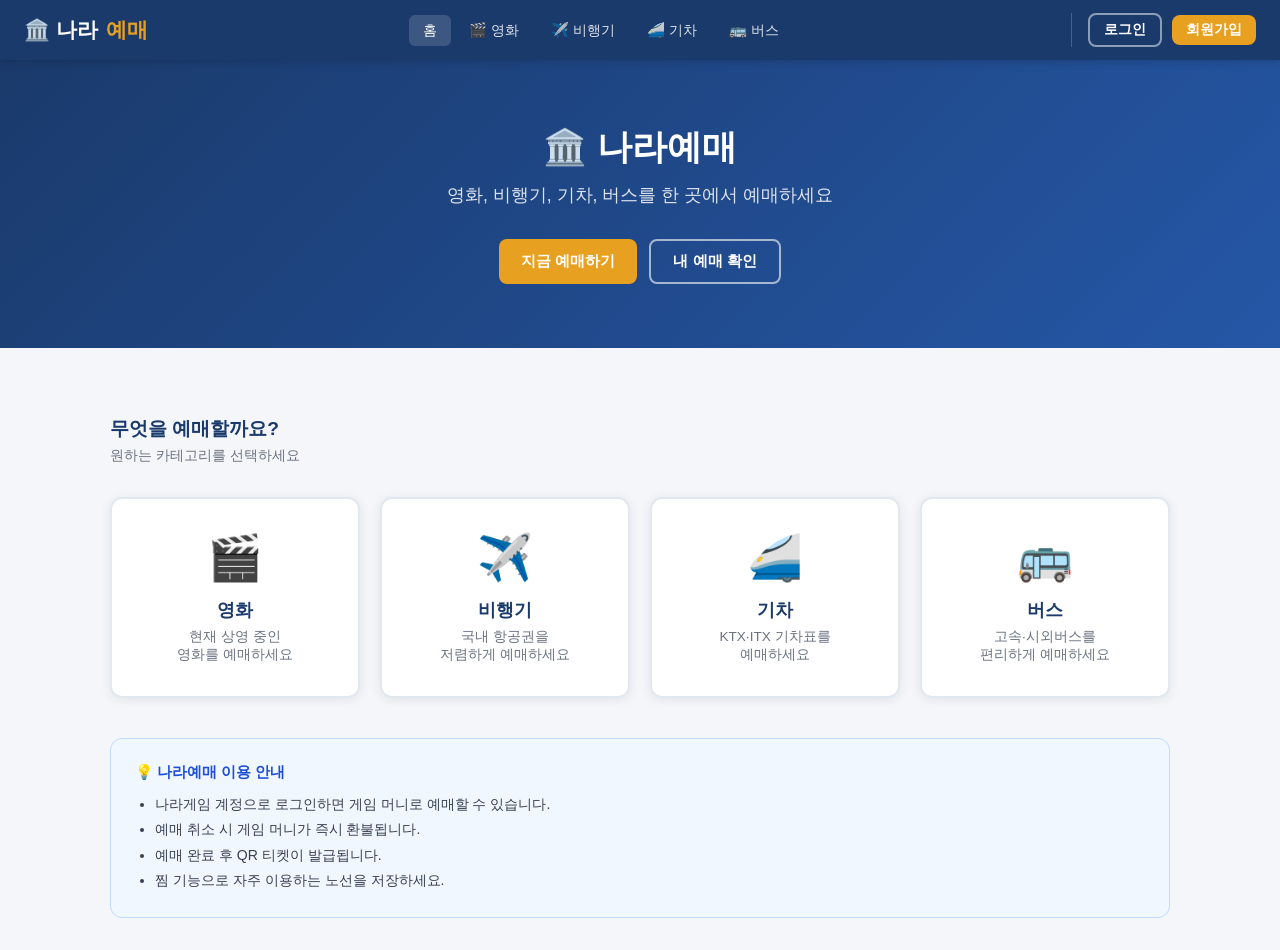
==== index.html @ 118616e0 "나라예매 - 영화/비행기/기차/버스 예매 사이트 초기 배포 Firebase 기반 나라게임 예매 시스템 게임 머니 결제, QR 티켓, 실시간 잔여석 날짜별 시간표, 예매 확인 페이지" ====
<!DOCTYPE html>
<html lang="ko">
<head>
  <meta charset="UTF-8">
  <meta name="viewport" content="width=device-width, initial-scale=1.0">
  <title>나라예매 - 영화·비행기·기차·버스 예매</title>
  <link rel="stylesheet" href="css/style.css">
  <style>
    .hero{background:linear-gradient(135deg,var(--primary) 0%,var(--primary-light) 100%);color:white;padding:64px 24px;text-align:center;}
    .hero h1{font-size:2.2rem;font-weight:800;margin-bottom:12px;}
    .hero p{font-size:1.1rem;opacity:.85;margin-bottom:32px;}
    .hero-btns{display:flex;gap:12px;justify-content:center;flex-wrap:wrap;}
    .category-grid{display:grid;grid-template-columns:repeat(4,1fr);gap:20px;margin-top:32px;}
    .cat-card{background:white;border-radius:12px;padding:32px 20px;text-align:center;text-decoration:none;color:var(--text);box-shadow:var(--shadow);border:2px solid var(--border);transition:all .2s;}
    .cat-card:hover{border-color:var(--primary-light);transform:translateY(-4px);box-shadow:0 8px 24px rgba(0,0,0,.12);}
    .cat-icon{font-size:2.8rem;margin-bottom:14px;}
    .cat-name{font-size:1.1rem;font-weight:700;color:var(--primary);margin-bottom:6px;}
    .cat-desc{font-size:.85rem;color:var(--text-muted);}
    .section-title{font-size:1.2rem;font-weight:700;color:var(--primary);margin-bottom:4px;}
    .section-subtitle{font-size:.88rem;color:var(--text-muted);margin-bottom:20px;}
    .notice-list{display:flex;flex-direction:column;gap:10px;}
    .notice-item{background:white;border-radius:10px;border:1px solid var(--border);padding:16px 20px;box-shadow:var(--shadow);display:flex;justify-content:space-between;align-items:flex-start;gap:12px;}
    .notice-item .dot{width:8px;height:8px;border-radius:50%;background:var(--accent);flex-shrink:0;margin-top:6px;}
    .notice-item .body{flex:1;}
    .notice-item .title{font-size:.95rem;font-weight:700;margin-bottom:4px;}
    .notice-item .date{font-size:.78rem;color:var(--text-muted);}
    .money-banner{background:linear-gradient(90deg,#1a3a6b,#2557a7);color:white;border-radius:12px;padding:16px 22px;margin-top:24px;display:flex;justify-content:space-between;align-items:center;}
    .money-banner .label{font-size:.85rem;opacity:.8;}
    .money-banner .amount{font-size:1.4rem;font-weight:800;}
    @media(max-width:640px){.category-grid{grid-template-columns:repeat(2,1fr);}.hero h1{font-size:1.6rem;}.money-banner{flex-direction:column;gap:8px;text-align:center;}}
  </style>
</head>
<body>
<div id="header-wrap"></div>

<div class="hero">
  <h1>🏛️ 나라예매</h1>
  <p>영화, 비행기, 기차, 버스를 한 곳에서 예매하세요</p>
  <div class="hero-btns">
    <a href="movies.html" class="btn btn-accent">지금 예매하기</a>
    <a href="mybookings.html" class="btn btn-outline" style="color:white;border-color:rgba(255,255,255,.6);">내 예매 확인</a>
  </div>
</div>

<div class="container">
  <!-- 게임 머니 배너 (로그인 시) -->
  <div id="money-banner" style="display:none;" class="money-banner">
    <div><div class="label">💰 내 게임 머니</div><div class="amount" id="banner-money">-</div></div>
    <a href="mybookings.html" class="btn btn-outline" style="color:white;border-color:rgba(255,255,255,.5);flex-shrink:0;">내 예매 보기</a>
  </div>

  <!-- 카테고리 -->
  <p class="section-title" style="margin-top:36px;">무엇을 예매할까요?</p>
  <p class="section-subtitle">원하는 카테고리를 선택하세요</p>
  <div class="category-grid">
    <a href="movies.html" class="cat-card"><div class="cat-icon">🎬</div><div class="cat-name">영화</div><div class="cat-desc">현재 상영 중인<br>영화를 예매하세요</div></a>
    <a href="flights.html" class="cat-card"><div class="cat-icon">✈️</div><div class="cat-name">비행기</div><div class="cat-desc">국내 항공권을<br>저렴하게 예매하세요</div></a>
    <a href="trains.html" class="cat-card"><div class="cat-icon">🚄</div><div class="cat-name">기차</div><div class="cat-desc">KTX·ITX 기차표를<br>예매하세요</div></a>
    <a href="buses.html" class="cat-card"><div class="cat-icon">🚌</div><div class="cat-name">버스</div><div class="cat-desc">고속·시외버스를<br>편리하게 예매하세요</div></a>
  </div>

  <!-- 공지사항 -->
  <div id="notices-section" style="margin-top:40px; display:none;">
    <p class="section-title">📢 공지사항</p>
    <p class="section-subtitle">관리자가 등록한 공지를 확인하세요</p>
    <div class="notice-list" id="notice-list"></div>
  </div>

  <!-- 안내 -->
  <div style="margin-top:40px;padding:24px;background:#f0f7ff;border-radius:12px;border:1px solid #bfdbfe;">
    <p style="font-size:.92rem;color:#1d4ed8;font-weight:600;">💡 나라예매 이용 안내</p>
    <ul style="margin-top:10px;padding-left:20px;font-size:.88rem;color:#374151;line-height:1.8;">
      <li>나라게임 계정으로 로그인하면 게임 머니로 예매할 수 있습니다.</li>
      <li>예매 취소 시 게임 머니가 즉시 환불됩니다.</li>
      <li>예매 완료 후 QR 티켓이 발급됩니다.</li>
      <li>찜 기능으로 자주 이용하는 노선을 저장하세요.</li>
    </ul>
  </div>
</div>

<script src="js/config.js"></script>
<script>
  document.getElementById('header-wrap').innerHTML = renderHeader('index');
  seedIfEmpty();

  async function init(){
    const user=getUser();
    if(user && !user.isAdmin){
      try{
        const money=await getUserMoney(user.uid);
        document.getElementById('banner-money').textContent=`₩${money.toLocaleString()}`;
        document.getElementById('money-banner').style.display='flex';
      } catch(e){}
    }
    // 공지사항 로드
    try{
      const notices=await dbGet('notices');
      if(notices){
        const list=Object.entries(notices).sort((a,b)=>b[1].createdAt-a[1].createdAt).slice(0,5);
        if(list.length){
          document.getElementById('notices-section').style.display='block';
          document.getElementById('notice-list').innerHTML=list.map(([,n])=>`
            <div class="notice-item">
              <div class="dot"></div>
              <div class="body">
                <div class="title">${n.title}</div>
                ${n.content?`<div class="date" style="margin-top:4px;color:var(--text-muted);font-size:.85rem;">${n.content}</div>`:''}
                <div class="date">${formatDateTime(n.createdAt)}</div>
              </div>
            </div>`).join('');
        }
      }
    } catch(e){}
  }

  init();
</script>
</body>
</html>
---- css/style.css ----
/* ===== 공통 스타일 ===== */
* {
  margin: 0;
  padding: 0;
  box-sizing: border-box;
}

:root {
  --primary: #1a3a6b;
  --primary-light: #2557a7;
  --accent: #e8a020;
  --accent-hover: #d4911c;
  --bg: #f4f6f9;
  --card-bg: #ffffff;
  --text: #1a1a2e;
  --text-muted: #6b7280;
  --border: #e2e8f0;
  --danger: #dc2626;
  --success: #16a34a;
  --shadow: 0 2px 12px rgba(0,0,0,0.08);
  --radius: 10px;
}

body {
  font-family: 'Pretendard', 'Noto Sans KR', Arial, sans-serif;
  background: var(--bg);
  color: var(--text);
  min-height: 100vh;
}

/* ===== 헤더 ===== */
header {
  background: var(--primary);
  color: white;
  padding: 0 24px;
  display: flex;
  align-items: center;
  justify-content: space-between;
  height: 60px;
  position: sticky;
  top: 0;
  z-index: 100;
  box-shadow: 0 2px 8px rgba(0,0,0,0.15);
}

.logo {
  font-size: 1.3rem;
  font-weight: 700;
  text-decoration: none;
  color: white;
  display: flex;
  align-items: center;
  gap: 8px;
}

.logo span {
  color: var(--accent);
}

nav {
  display: flex;
  gap: 4px;
  align-items: center;
}

nav a {
  color: rgba(255,255,255,0.85);
  text-decoration: none;
  padding: 6px 14px;
  border-radius: 6px;
  font-size: 0.9rem;
  transition: all 0.2s;
}

nav a:hover, nav a.active {
  background: rgba(255,255,255,0.15);
  color: white;
}

.nav-user {
  display: flex;
  align-items: center;
  gap: 10px;
  margin-left: 16px;
  padding-left: 16px;
  border-left: 1px solid rgba(255,255,255,0.2);
}

.nav-user span {
  font-size: 0.85rem;
  color: rgba(255,255,255,0.85);
}

.btn-logout {
  background: rgba(255,255,255,0.15);
  border: 1px solid rgba(255,255,255,0.3);
  color: white;
  padding: 5px 12px;
  border-radius: 6px;
  cursor: pointer;
  font-size: 0.85rem;
  transition: all 0.2s;
}

.btn-logout:hover {
  background: rgba(255,255,255,0.25);
}

/* ===== 메인 컨테이너 ===== */
.container {
  max-width: 1100px;
  margin: 0 auto;
  padding: 32px 20px;
}

/* ===== 버튼 ===== */
.btn {
  display: inline-flex;
  align-items: center;
  justify-content: center;
  gap: 6px;
  padding: 10px 22px;
  border-radius: 8px;
  font-size: 0.95rem;
  font-weight: 600;
  cursor: pointer;
  border: none;
  transition: all 0.2s;
  text-decoration: none;
}

.btn-primary {
  background: var(--primary-light);
  color: white;
}

.btn-primary:hover {
  background: var(--primary);
}

.btn-accent {
  background: var(--accent);
  color: white;
}

.btn-accent:hover {
  background: var(--accent-hover);
}

.btn-outline {
  background: transparent;
  color: var(--primary-light);
  border: 2px solid var(--primary-light);
}

.btn-outline:hover {
  background: var(--primary-light);
  color: white;
}

.btn-danger {
  background: var(--danger);
  color: white;
}

.btn-danger:hover {
  background: #b91c1c;
}

.btn-sm {
  padding: 6px 14px;
  font-size: 0.85rem;
}

.btn-full {
  width: 100%;
}

/* ===== 카드 ===== */
.card {
  background: var(--card-bg);
  border-radius: var(--radius);
  box-shadow: var(--shadow);
  padding: 24px;
  border: 1px solid var(--border);
}

/* ===== 폼 ===== */
.form-group {
  margin-bottom: 18px;
}

.form-group label {
  display: block;
  font-size: 0.88rem;
  font-weight: 600;
  color: var(--text-muted);
  margin-bottom: 6px;
  text-transform: uppercase;
  letter-spacing: 0.04em;
}

.form-group input,
.form-group select,
.form-group textarea {
  width: 100%;
  padding: 10px 14px;
  border: 1.5px solid var(--border);
  border-radius: 8px;
  font-size: 0.95rem;
  color: var(--text);
  background: white;
  transition: border-color 0.2s;
  outline: none;
}

.form-group input:focus,
.form-group select:focus {
  border-color: var(--primary-light);
  box-shadow: 0 0 0 3px rgba(37, 87, 167, 0.1);
}

.form-row {
  display: grid;
  grid-template-columns: 1fr 1fr;
  gap: 16px;
}

/* ===== 배지 ===== */
.badge {
  display: inline-block;
  padding: 3px 10px;
  border-radius: 20px;
  font-size: 0.78rem;
  font-weight: 600;
}

.badge-blue { background: #dbeafe; color: #1d4ed8; }
.badge-green { background: #dcfce7; color: #15803d; }
.badge-yellow { background: #fef9c3; color: #854d0e; }
.badge-red { background: #fee2e2; color: #b91c1c; }
.badge-gray { background: #f3f4f6; color: #6b7280; }

/* ===== 섹션 제목 ===== */
.page-title {
  font-size: 1.6rem;
  font-weight: 700;
  color: var(--primary);
  margin-bottom: 8px;
}

.page-subtitle {
  color: var(--text-muted);
  margin-bottom: 28px;
  font-size: 0.95rem;
}

/* ===== 알림 ===== */
.alert {
  padding: 12px 16px;
  border-radius: 8px;
  margin-bottom: 16px;
  font-size: 0.9rem;
  display: flex;
  align-items: center;
  gap: 8px;
}

.alert-error { background: #fee2e2; color: var(--danger); border: 1px solid #fecaca; }
.alert-success { background: #dcfce7; color: var(--success); border: 1px solid #bbf7d0; }
.alert-info { background: #dbeafe; color: #1d4ed8; border: 1px solid #bfdbfe; }

/* ===== 테이블 ===== */
.table-wrap {
  overflow-x: auto;
}

table {
  width: 100%;
  border-collapse: collapse;
  font-size: 0.9rem;
}

table th {
  background: #f8fafc;
  padding: 12px 14px;
  text-align: left;
  font-size: 0.8rem;
  font-weight: 700;
  color: var(--text-muted);
  text-transform: uppercase;
  border-bottom: 2px solid var(--border);
}

table td {
  padding: 12px 14px;
  border-bottom: 1px solid var(--border);
  vertical-align: middle;
}

table tr:hover td {
  background: #f8fafc;
}

/* ===== 빈 상태 ===== */
.empty-state {
  text-align: center;
  padding: 60px 20px;
  color: var(--text-muted);
}

.empty-state .icon {
  font-size: 3rem;
  margin-bottom: 16px;
}

.empty-state p {
  font-size: 1.05rem;
  margin-bottom: 20px;
}

/* ===== 로딩 ===== */
.loading {
  text-align: center;
  padding: 40px;
  color: var(--text-muted);
}

.spinner {
  width: 36px;
  height: 36px;
  border: 3px solid var(--border);
  border-top-color: var(--primary-light);
  border-radius: 50%;
  animation: spin 0.8s linear infinite;
  margin: 0 auto 12px;
}

@keyframes spin {
  to { transform: rotate(360deg); }
}

/* ===== 모달 ===== */
.modal-overlay {
  display: none;
  position: fixed;
  inset: 0;
  background: rgba(0,0,0,0.5);
  z-index: 1000;
  align-items: center;
  justify-content: center;
}

.modal-overlay.open {
  display: flex;
}

.modal {
  background: white;
  border-radius: 14px;
  padding: 32px;
  max-width: 500px;
  width: 90%;
  max-height: 90vh;
  overflow-y: auto;
  box-shadow: 0 20px 60px rgba(0,0,0,0.2);
}

.modal-header {
  display: flex;
  align-items: center;
  justify-content: space-between;
  margin-bottom: 24px;
}

.modal-title {
  font-size: 1.2rem;
  font-weight: 700;
  color: var(--primary);
}

.modal-close {
  background: none;
  border: none;
  font-size: 1.3rem;
  cursor: pointer;
  color: var(--text-muted);
  padding: 4px 8px;
  border-radius: 6px;
  transition: background 0.2s;
}

.modal-close:hover { background: var(--bg); }

/* ===== 좌석 선택 ===== */
.seat-grid {
  display: grid;
  grid-template-columns: repeat(8, 1fr);
  gap: 6px;
  margin: 16px 0;
}

.seat {
  aspect-ratio: 1;
  border-radius: 4px;
  border: 2px solid var(--border);
  background: white;
  cursor: pointer;
  font-size: 0.6rem;
  font-weight: 600;
  color: var(--text-muted);
  display: flex;
  align-items: center;
  justify-content: center;
  transition: all 0.15s;
}

.seat:hover:not(.booked) {
  border-color: var(--primary-light);
  background: #dbeafe;
}

.seat.selected {
  background: var(--primary-light);
  border-color: var(--primary-light);
  color: white;
}

.seat.booked {
  background: #e5e7eb;
  border-color: #d1d5db;
  cursor: not-allowed;
  color: #9ca3af;
}

.seat-legend {
  display: flex;
  gap: 16px;
  font-size: 0.8rem;
  color: var(--text-muted);
  margin-top: 8px;
}

.seat-legend-item {
  display: flex;
  align-items: center;
  gap: 6px;
}

.seat-legend-box {
  width: 16px;
  height: 16px;
  border-radius: 3px;
  border: 2px solid var(--border);
}

.seat-legend-box.selected { background: var(--primary-light); border-color: var(--primary-light); }
.seat-legend-box.booked { background: #e5e7eb; border-color: #d1d5db; }

/* ===== 반응형 ===== */
@media (max-width: 640px) {
  header { padding: 0 16px; }
  nav a { padding: 5px 10px; font-size: 0.82rem; }
  .container { padding: 20px 14px; }
  .form-row { grid-template-columns: 1fr; }
  .seat-grid { grid-template-columns: repeat(6, 1fr); }
  .page-title { font-size: 1.3rem; }
}
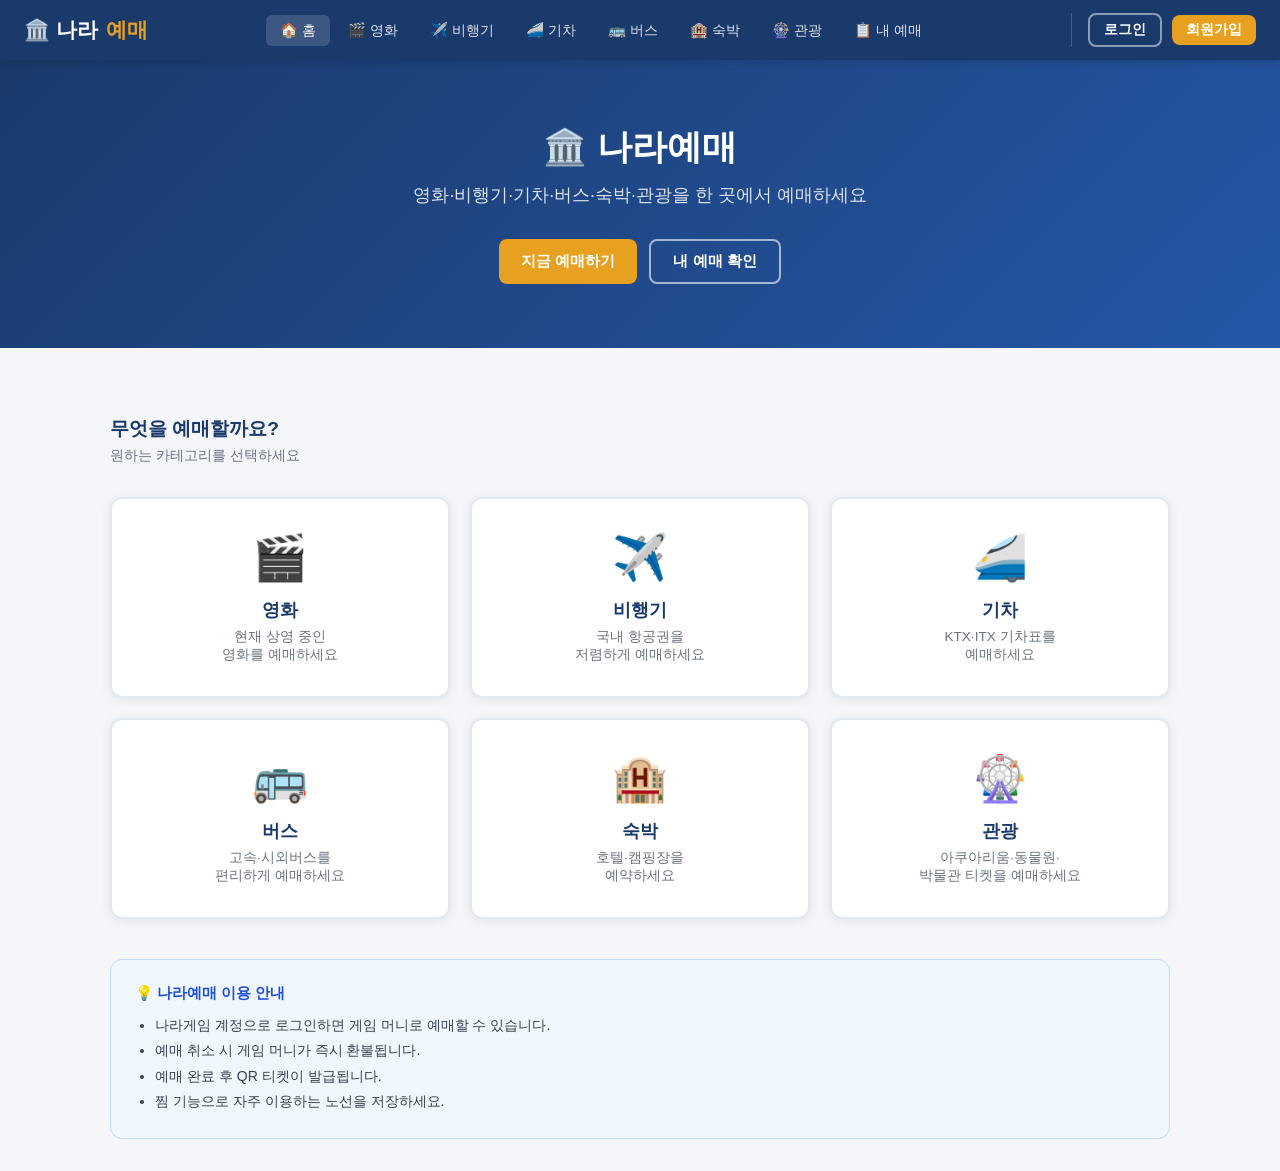
==== commit 43e24c64: "호텔/캠핑장/아쿠아리움/동물원/박물관 카테고리 추가 - hotels.html, attractions.html 새 페이지 생성 - config.js: TYPE_LABELS, 네비게이" ====
--- a/index.html
+++ b/index.html
@@ -1,16 +1,23 @@
-<!DOCTYPE html>
+﻿<!DOCTYPE html>
 <html lang="ko">
 <head>
   <meta charset="UTF-8">
   <meta name="viewport" content="width=device-width, initial-scale=1.0">
-  <title>나라예매 - 영화·비행기·기차·버스 예매</title>
+  <meta name="theme-color" content="#1a3a6b">
+  <meta name="mobile-web-app-capable" content="yes">
+  <meta name="apple-mobile-web-app-capable" content="yes">
+  <meta name="apple-mobile-web-app-status-bar-style" content="black-translucent">
+  <meta name="apple-mobile-web-app-title" content="나라예매">
+  <link rel="manifest" href="/manifest.json">
+  <link rel="apple-touch-icon" href="/icons/apple-touch-icon.png">
+  <title>나라예매 - 영화·비행기·기차·버스·숙박·관광 예매</title>
   <link rel="stylesheet" href="css/style.css">
   <style>
     .hero{background:linear-gradient(135deg,var(--primary) 0%,var(--primary-light) 100%);color:white;padding:64px 24px;text-align:center;}
     .hero h1{font-size:2.2rem;font-weight:800;margin-bottom:12px;}
     .hero p{font-size:1.1rem;opacity:.85;margin-bottom:32px;}
     .hero-btns{display:flex;gap:12px;justify-content:center;flex-wrap:wrap;}
-    .category-grid{display:grid;grid-template-columns:repeat(4,1fr);gap:20px;margin-top:32px;}
+    .category-grid{display:grid;grid-template-columns:repeat(3,1fr);gap:20px;margin-top:32px;}
     .cat-card{background:white;border-radius:12px;padding:32px 20px;text-align:center;text-decoration:none;color:var(--text);box-shadow:var(--shadow);border:2px solid var(--border);transition:all .2s;}
     .cat-card:hover{border-color:var(--primary-light);transform:translateY(-4px);box-shadow:0 8px 24px rgba(0,0,0,.12);}
     .cat-icon{font-size:2.8rem;margin-bottom:14px;}
@@ -27,7 +34,7 @@
     .money-banner{background:linear-gradient(90deg,#1a3a6b,#2557a7);color:white;border-radius:12px;padding:16px 22px;margin-top:24px;display:flex;justify-content:space-between;align-items:center;}
     .money-banner .label{font-size:.85rem;opacity:.8;}
     .money-banner .amount{font-size:1.4rem;font-weight:800;}
-    @media(max-width:640px){.category-grid{grid-template-columns:repeat(2,1fr);}.hero h1{font-size:1.6rem;}.money-banner{flex-direction:column;gap:8px;text-align:center;}}
+    @media(max-width:640px){.category-grid{grid-template-columns:repeat(2,1fr);gap:12px;}.hero h1{font-size:1.6rem;}.money-banner{flex-direction:column;gap:8px;text-align:center;}}
   </style>
 </head>
 <body>
@@ -35,7 +42,7 @@
 
 <div class="hero">
   <h1>🏛️ 나라예매</h1>
-  <p>영화, 비행기, 기차, 버스를 한 곳에서 예매하세요</p>
+  <p>영화·비행기·기차·버스·숙박·관광을 한 곳에서 예매하세요</p>
   <div class="hero-btns">
     <a href="movies.html" class="btn btn-accent">지금 예매하기</a>
     <a href="mybookings.html" class="btn btn-outline" style="color:white;border-color:rgba(255,255,255,.6);">내 예매 확인</a>
@@ -57,6 +64,8 @@
     <a href="flights.html" class="cat-card"><div class="cat-icon">✈️</div><div class="cat-name">비행기</div><div class="cat-desc">국내 항공권을<br>저렴하게 예매하세요</div></a>
     <a href="trains.html" class="cat-card"><div class="cat-icon">🚄</div><div class="cat-name">기차</div><div class="cat-desc">KTX·ITX 기차표를<br>예매하세요</div></a>
     <a href="buses.html" class="cat-card"><div class="cat-icon">🚌</div><div class="cat-name">버스</div><div class="cat-desc">고속·시외버스를<br>편리하게 예매하세요</div></a>
+    <a href="hotels.html" class="cat-card"><div class="cat-icon">🏨</div><div class="cat-name">숙박</div><div class="cat-desc">호텔·캠핑장을<br>예약하세요</div></a>
+    <a href="attractions.html" class="cat-card"><div class="cat-icon">🎡</div><div class="cat-name">관광</div><div class="cat-desc">아쿠아리움·동물원·<br>박물관 티켓을 예매하세요</div></a>
   </div>
 
   <!-- 공지사항 -->
@@ -115,5 +124,5 @@
 
   init();
 </script>
-</body>
+<script>if('serviceWorker'in navigator)navigator.serviceWorker.register('/sw.js');</script></body>
 </html>
--- a/css/style.css
+++ b/css/style.css
@@ -457,10 +457,126 @@
 .seat-legend-box.selected { background: var(--primary-light); border-color: var(--primary-light); }
 .seat-legend-box.booked { background: #e5e7eb; border-color: #d1d5db; }
 
+/* ===== 햄버거 버튼 ===== */
+.nav-toggle {
+  display: none;
+  flex-direction: column;
+  justify-content: center;
+  gap: 5px;
+  width: 36px;
+  height: 36px;
+  background: rgba(255,255,255,0.12);
+  border: 1px solid rgba(255,255,255,0.25);
+  border-radius: 8px;
+  cursor: pointer;
+  padding: 0 8px;
+  flex-shrink: 0;
+}
+.nav-toggle span {
+  display: block;
+  width: 100%;
+  height: 2px;
+  background: white;
+  border-radius: 2px;
+  transition: all 0.2s;
+}
+
+/* ===== 모바일 메뉴 오버레이 ===== */
+.mobile-nav-overlay {
+  display: none;
+  position: fixed;
+  inset: 0;
+  background: rgba(0,0,0,0.45);
+  z-index: 200;
+  align-items: flex-start;
+  justify-content: flex-end;
+}
+.mobile-nav-overlay.open { display: flex; }
+
+.mobile-nav-panel {
+  background: var(--primary);
+  width: 78vw;
+  max-width: 300px;
+  min-height: 100vh;
+  display: flex;
+  flex-direction: column;
+  padding: 0 0 32px;
+  box-shadow: -4px 0 24px rgba(0,0,0,0.25);
+  animation: slideIn 0.22s ease;
+}
+@keyframes slideIn {
+  from { transform: translateX(100%); }
+  to   { transform: translateX(0); }
+}
+
+.mobile-nav-header {
+  display: flex;
+  align-items: center;
+  justify-content: space-between;
+  padding: 16px 20px;
+  border-bottom: 1px solid rgba(255,255,255,0.12);
+  height: 60px;
+}
+.mobile-nav-close {
+  background: rgba(255,255,255,0.12);
+  border: none;
+  color: white;
+  font-size: 1.1rem;
+  width: 32px;
+  height: 32px;
+  border-radius: 8px;
+  cursor: pointer;
+  display: flex;
+  align-items: center;
+  justify-content: center;
+}
+
+.mobile-nav-links {
+  display: flex;
+  flex-direction: column;
+  padding: 12px 0;
+}
+.mobile-nav-links a {
+  color: rgba(255,255,255,0.88);
+  text-decoration: none;
+  padding: 13px 20px;
+  font-size: 1rem;
+  font-weight: 500;
+  border-left: 3px solid transparent;
+  transition: all 0.15s;
+}
+.mobile-nav-links a:hover,
+.mobile-nav-links a.active {
+  background: rgba(255,255,255,0.1);
+  border-left-color: var(--accent);
+  color: white;
+}
+
+.mobile-user-row {
+  margin-top: auto;
+  padding: 16px 20px;
+  border-top: 1px solid rgba(255,255,255,0.12);
+  display: flex;
+  flex-direction: column;
+  gap: 10px;
+}
+.mobile-username {
+  font-size: 0.88rem;
+  color: rgba(255,255,255,0.7);
+}
+.mobile-nav-link {
+  color: rgba(255,255,255,0.88);
+  text-decoration: none;
+  font-size: 0.92rem;
+}
+.mobile-nav-link.accent { color: var(--accent); font-weight: 600; }
+
 /* ===== 반응형 ===== */
-@media (max-width: 640px) {
+@media (max-width: 768px) {
+  .desktop-nav { display: none; }
+  .nav-user { display: none; }
+  .nav-toggle { display: flex; }
   header { padding: 0 16px; }
-  nav a { padding: 5px 10px; font-size: 0.82rem; }
   .container { padding: 20px 14px; }
   .form-row { grid-template-columns: 1fr; }
   .seat-grid { grid-template-columns: repeat(6, 1fr); }
